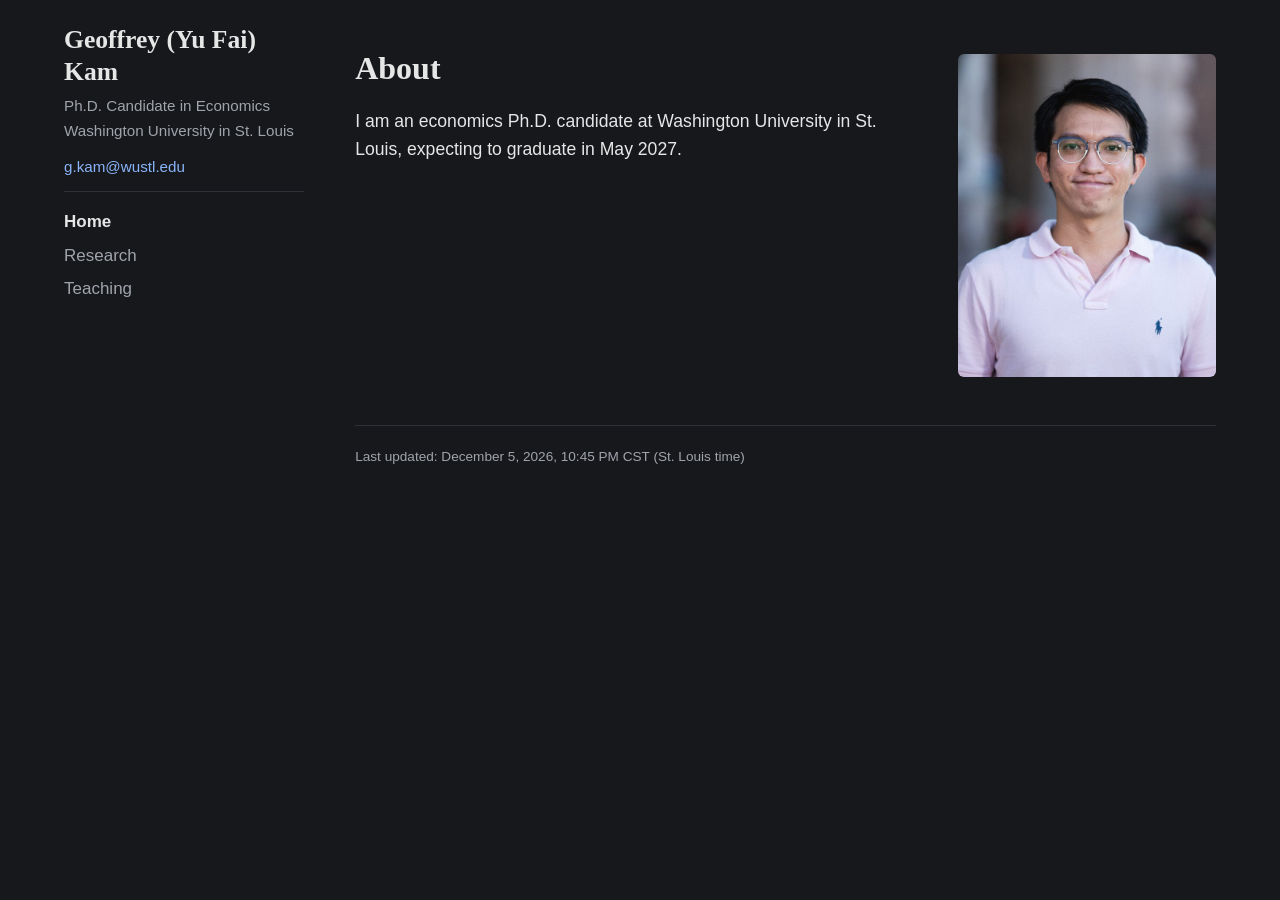
==== index.html @ a3ab0809 "Econ 4850 material" ====
<!doctype html>
<html lang="en">
<head>
  <meta charset="utf-8">
  <meta name="viewport" content="width=device-width, initial-scale=1">
  <meta name="color-scheme" content="dark">
  <title>Geoffrey Kam | Economics</title>
  <meta name="description" content="Geoffrey (Yu Fai) Kam, Ph.D. candidate in economics at Washington University in St. Louis.">
  <link rel="stylesheet" href="style.css?v=4">
  <script src="updated.js?v=3" defer></script>
</head>
<body>
  <div class="layout">
    <aside class="sidebar">
      <p class="site-name"><a href="index.html">Geoffrey (Yu Fai) Kam</a></p>
      <p class="role">Ph.D. Candidate in Economics<br>Washington University in St. Louis</p>
      <p class="contact"><a href="mailto:g.kam@wustl.edu">g.kam@wustl.edu</a></p>
      <ul class="links">
        <li hidden><a href="https://scholar.google.com/citations?user=[ID]">Google Scholar</a></li>
        <li hidden><a href="https://papers.ssrn.com/sol3/cf_dev/AbsByAuth.cfm?per_id=[ID]">SSRN</a></li>
        <li hidden><a href="https://www.linkedin.com/in/[handle]">LinkedIn</a></li>
        <li hidden><a href="https://github.com/GeoffKAM">GitHub</a></li>
      </ul>
      <nav>
        <ul>
          <li><a href="index.html" aria-current="page">Home</a></li>
          <li><a href="research.html">Research</a></li>
          <li><a href="teaching.html">Teaching</a></li>
          <li hidden><a href="files/cv.pdf">CV</a></li>
        </ul>
      </nav>
    </aside>

    <main>
    <div class="intro">
      <div>
        <h1>About</h1>
        <p class="jm-banner" hidden>On the 2026–2027 academic job market</p>
        <p class="lead">I am an economics Ph.D. candidate at Washington University in St. Louis, expecting to graduate in May 2027.</p>
        <p hidden><strong>Fields:</strong> [Field 1], [Field 2]</p>
      </div>
      <img class="portrait" src="images/photo.jpg" alt="Photo of Geoffrey Kam" width="640" height="800">
    </div>

    <section hidden>
      <h2>References</h2>
      <ul class="plain-list">
        <li>[Name], [Title], [Institution] — <a href="mailto:[email]">[email]</a></li>
        <li>[Name], [Title], [Institution] — <a href="mailto:[email]">[email]</a></li>
        <li>[Name], [Title], [Institution] — <a href="mailto:[email]">[email]</a></li>
      </ul>
    </section>
  </main>

  <footer class="site-footer">Last updated: <span id="updated">October 25, 2026, 7:23 PM CDT</span> (St. Louis time)</footer>
  </div>
</body>
</html>
---- style.css ----
/* Dark theme on every device, whatever the visitor's system setting */
:root {
  color-scheme: dark;
  --bg: #16181c;
  --text: #e6e6e6;
  --muted: #a0a4ab;
  --accent: #8ab4f8;
  --rule: #2e3238;
  --serif: "Charter", "Iowan Old Style", "Georgia", serif;
  --sans: -apple-system, BlinkMacSystemFont, "Segoe UI", "Helvetica Neue", Arial, sans-serif;
}

[hidden] { display: none !important; }

* { box-sizing: border-box; }

body {
  margin: 0;
  background: var(--bg);
  color: var(--text);
  font-family: var(--sans);
  font-size: 17px;
  line-height: 1.6;
}

a { color: var(--accent); text-decoration: none; }
a:hover { text-decoration: underline; }

/* Page layout: sidebar left, content right, full window width; stacks on narrow screens */
.layout {
  padding: 0 16px;
}

@media (min-width: 760px) {
  .layout {
    display: grid;
    grid-template-columns: clamp(12rem, 22vw, 15rem) minmax(0, 1fr);
    grid-template-areas:
      "side main"
      "side foot";
    column-gap: clamp(2rem, 4vw, 5rem);
    padding: 0 clamp(2rem, 5vw, 5rem);
  }
  .sidebar {
    grid-area: side;
    position: sticky;
    top: 0;
    align-self: start;
    padding: 3rem 0;
  }
  main { grid-area: main; }
  .site-footer { grid-area: foot; }
}

/* Sidebar */
.sidebar {
  padding: 1.5rem 0;
  border-bottom: 1px solid var(--rule);
}
@media (min-width: 760px) {
  .sidebar { border-bottom: 0; }
}
.site-name {
  font-family: var(--serif);
  font-size: 1.6rem;
  font-weight: 600;
  line-height: 1.25;
  margin: 0;
}
.site-name a { color: var(--text); }
.site-name a:hover { text-decoration: none; }
.role { color: var(--muted); margin: 0.4rem 0 0.75rem; font-size: 0.95rem; }
.contact { margin: 0 0 0.75rem; font-size: 0.95rem; overflow-wrap: anywhere; }

.links, nav ul {
  list-style: none;
  margin: 0;
  padding: 0;
}
.links { display: flex; flex-wrap: wrap; gap: 0.25rem 1rem; font-size: 0.95rem; margin-bottom: 0.75rem; }
.links:not(:has(li:not([hidden]))) { display: none; }

nav ul { display: flex; flex-wrap: wrap; gap: 0.5rem 1.25rem; }
nav a { color: var(--muted); }
nav a[aria-current="page"] { color: var(--text); font-weight: 600; }

@media (min-width: 760px) {
  nav { border-top: 1px solid var(--rule); padding-top: 1rem; margin-top: 0.5rem; }
  nav ul { flex-direction: column; gap: 0.4rem; }
}

/* Main content */
main { padding: 2rem 0 3rem; }
@media (min-width: 760px) {
  main { padding-top: 3rem; }
}
main > :first-child { margin-top: 0; }

h1, h2, h3 { font-family: var(--serif); font-weight: 600; line-height: 1.3; }
h1 { font-size: 2rem; margin: 0 0 0.25rem; }
h2 {
  font-size: 1.3rem;
  margin: 2.5rem 0 1rem;
  padding-bottom: 0.3rem;
  border-bottom: 1px solid var(--rule);
}
h3 { font-size: 1.1rem; margin: 0; }

.jm-banner {
  display: inline-block;
  margin: 0 0 1rem;
  padding: 0.2rem 0.6rem;
  border: 1px solid var(--accent);
  border-radius: 4px;
  color: var(--accent);
  font-size: 0.9rem;
}
.lead { font-size: 1.1rem; }

/* Home intro: About text left, photo panel right */
.intro { display: flex; align-items: flex-start; gap: 2.5rem; }
.intro > div { flex: 1; min-width: 0; }
.portrait {
  flex-shrink: 0;
  width: 34%;
  max-width: 28rem;
  height: auto;
  margin-top: 0.4rem;
  border-radius: 6px;
}
@media (min-width: 760px) {
  .portrait { width: 30%; }
}

/* Paper and item entries */
.paper { margin: 0 0 1.75rem; }
.paper p { margin: 0.25rem 0; }
.authors, .venue { color: var(--muted); }
.paper-links a + a::before {
  content: "·";
  color: var(--muted);
  margin: 0 0.5rem;
}
details summary {
  cursor: pointer;
  color: var(--accent);
  margin-top: 0.25rem;
}
details p { margin-top: 0.5rem; }

.plain-list { padding-left: 1.2rem; }
.plain-list li { margin-bottom: 0.4rem; }
.term { color: var(--muted); }

/* Course materials: numbered notebook lists */
.course h3 { margin: 2rem 0 0.5rem; }
.note { color: var(--muted); font-size: 0.95rem; }
code {
  font-family: ui-monospace, SFMono-Regular, Menlo, Consolas, monospace;
  font-size: 0.88em;
  padding: 0.1em 0.35em;
  border-radius: 4px;
  background: var(--rule);
  -webkit-box-decoration-break: clone;
  box-decoration-break: clone;
}
.materials {
  list-style: none;
  margin: 0;
  padding: 0;
  border-top: 1px solid var(--rule);
}
.materials li {
  display: grid;
  grid-template-columns: 2.5rem minmax(0, 1fr);
  column-gap: 0.75rem;
  padding: 0.5rem 0;
  border-bottom: 1px solid var(--rule);
}
.materials .num {
  color: var(--muted);
  font-family: var(--serif);
  font-variant-numeric: tabular-nums;
}
.materials .tag {
  grid-column: 2;
  color: var(--muted);
  font-size: 0.85rem;
}
.materials .companion > a { padding-left: 1rem; }
.materials .companion .tag { padding-left: 1rem; }
@media (min-width: 760px) {
  .materials li { grid-template-columns: 2.5rem minmax(0, 1fr) auto; align-items: baseline; }
  .materials .tag { grid-column: 3; text-align: right; }
}

.site-footer {
  border-top: 1px solid var(--rule);
  padding: 1.25rem 0 2rem;
  color: var(--muted);
  font-size: 0.85rem;
}
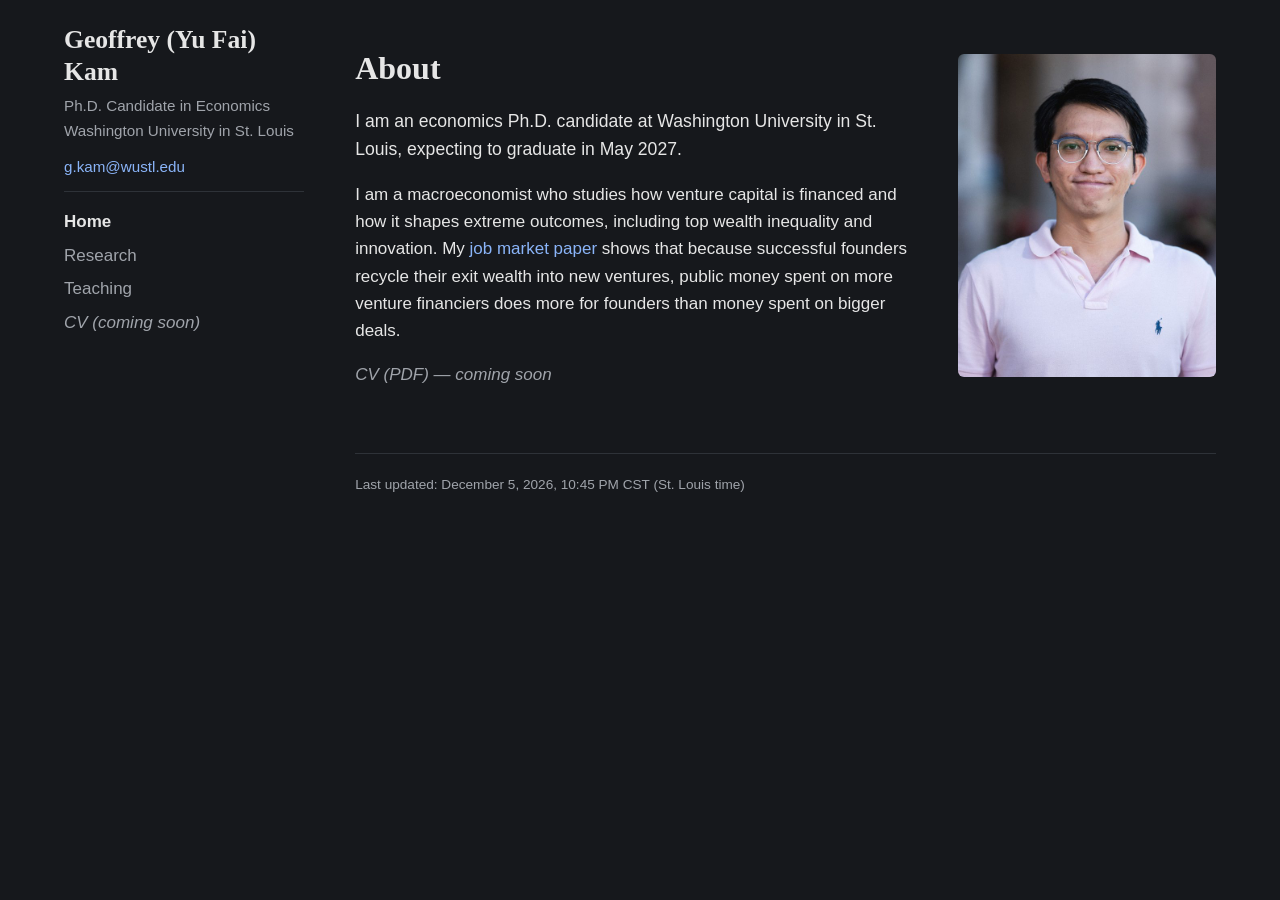
==== commit ac5b7472: "add teaching statement, description, paper title and some abstract, add link space too" ====
--- a/index.html
+++ b/index.html
@@ -6,7 +6,7 @@
   <meta name="color-scheme" content="dark">
   <title>Geoffrey Kam | Economics</title>
   <meta name="description" content="Geoffrey (Yu Fai) Kam, Ph.D. candidate in economics at Washington University in St. Louis.">
-  <link rel="stylesheet" href="style.css?v=4">
+  <link rel="stylesheet" href="style.css?v=6">
   <script src="updated.js?v=3" defer></script>
 </head>
 <body>
@@ -27,6 +27,7 @@
           <li><a href="research.html">Research</a></li>
           <li><a href="teaching.html">Teaching</a></li>
           <li hidden><a href="files/cv.pdf">CV</a></li>
+          <li class="soon">CV (coming soon)</li>
         </ul>
       </nav>
     </aside>
@@ -37,6 +38,9 @@
         <h1>About</h1>
         <p class="jm-banner" hidden>On the 2026–2027 academic job market</p>
         <p class="lead">I am an economics Ph.D. candidate at Washington University in St. Louis, expecting to graduate in May 2027.</p>
+        <p>I am a macroeconomist who studies how venture capital is financed and how it shapes extreme outcomes, including top wealth inequality and innovation. My <a href="research.html#jmp">job market paper</a> shows that because successful founders recycle their exit wealth into new ventures, public money spent on more venture financiers does more for founders than money spent on bigger deals.</p>
+        <p hidden><a href="files/cv.pdf">CV (PDF)</a></p>
+        <p class="soon">CV (PDF) — coming soon</p>
         <p hidden><strong>Fields:</strong> [Field 1], [Field 2]</p>
       </div>
       <img class="portrait" src="images/photo.jpg" alt="Photo of Geoffrey Kam" width="640" height="800">
--- a/style.css
+++ b/style.css
@@ -152,7 +152,28 @@
 .plain-list li { margin-bottom: 0.4rem; }
 .term { color: var(--muted); }
 
-/* Course materials: numbered notebook lists */
+/* Placeholder for a file not yet posted ("coming soon") */
+.soon { color: var(--muted); font-style: italic; }
+
+/* Course materials: collapsible section with numbered notebook lists */
+.course > summary { list-style: none; color: inherit; margin: 0; }
+.course > summary::-webkit-details-marker { display: none; }
+.course > summary h2 { display: flex; flex-wrap: wrap; align-items: center; gap: 0.5rem 1rem; }
+.course > summary h2::after {
+  content: "Click to expand ▸";
+  flex-shrink: 0;
+  padding: 0.2rem 0.75rem;
+  border: 1px solid var(--accent);
+  border-radius: 999px;
+  color: var(--accent);
+  font-family: var(--sans);
+  font-size: 0.85rem;
+  font-weight: 500;
+  white-space: nowrap;
+}
+.course[open] > summary h2::after { content: "Click to collapse ▾"; }
+.course > summary:hover h2::after { background: var(--rule); }
+.course > summary:focus-visible { outline: 2px solid var(--accent); outline-offset: 4px; }
 .course h3 { margin: 2rem 0 0.5rem; }
 .note { color: var(--muted); font-size: 0.95rem; }
 code {
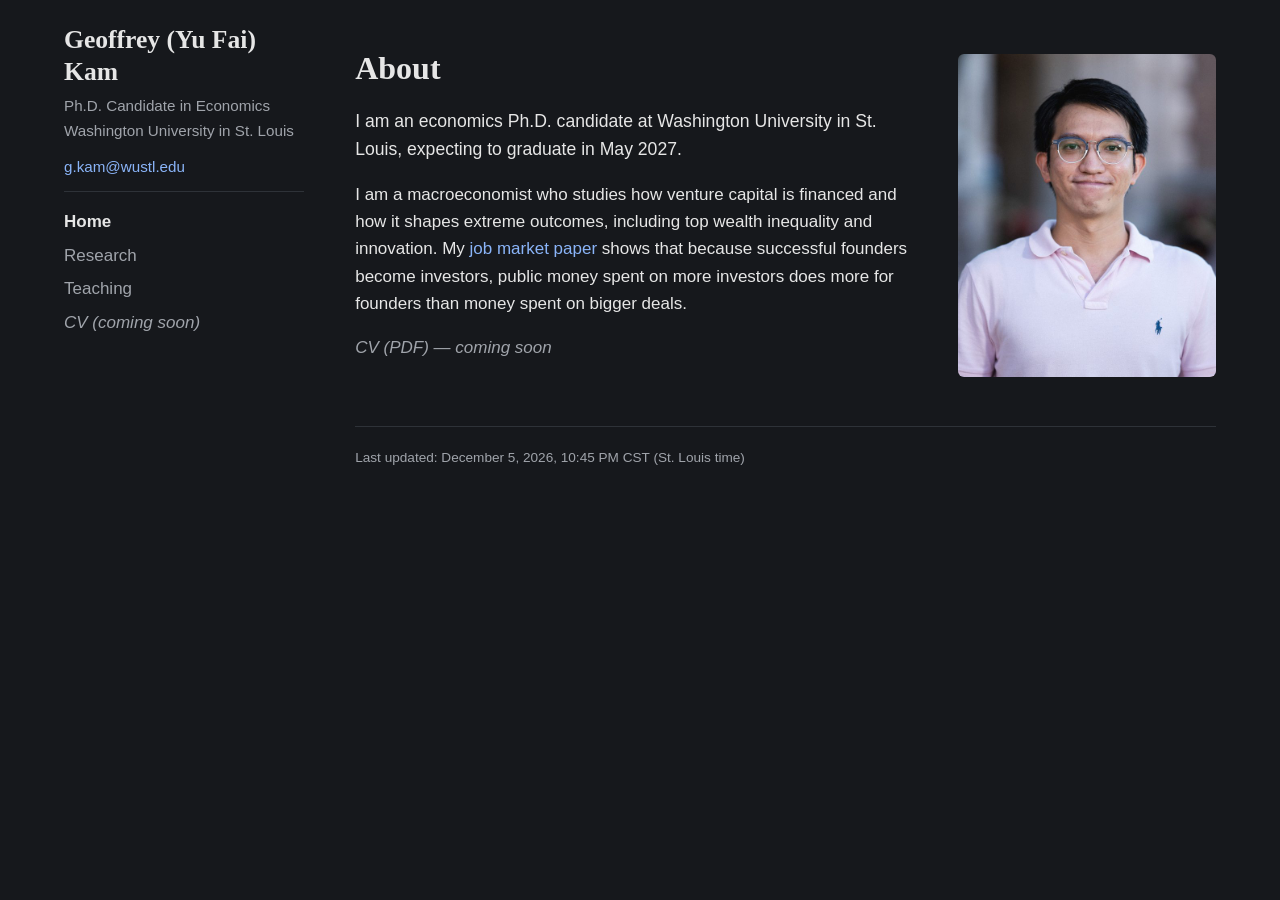
==== commit d35f4c8a: "new title abstract for jmp" ====
--- a/index.html
+++ b/index.html
@@ -38,7 +38,7 @@
         <h1>About</h1>
         <p class="jm-banner" hidden>On the 2026–2027 academic job market</p>
         <p class="lead">I am an economics Ph.D. candidate at Washington University in St. Louis, expecting to graduate in May 2027.</p>
-        <p>I am a macroeconomist who studies how venture capital is financed and how it shapes extreme outcomes, including top wealth inequality and innovation. My <a href="research.html#jmp">job market paper</a> shows that because successful founders recycle their exit wealth into new ventures, public money spent on more venture financiers does more for founders than money spent on bigger deals.</p>
+        <p>I am a macroeconomist who studies how venture capital is financed and how it shapes extreme outcomes, including top wealth inequality and innovation. My <a href="research.html#jmp">job market paper</a> shows that because successful founders become investors, public money spent on more investors does more for founders than money spent on bigger deals.</p>
         <p hidden><a href="files/cv.pdf">CV (PDF)</a></p>
         <p class="soon">CV (PDF) — coming soon</p>
         <p hidden><strong>Fields:</strong> [Field 1], [Field 2]</p>
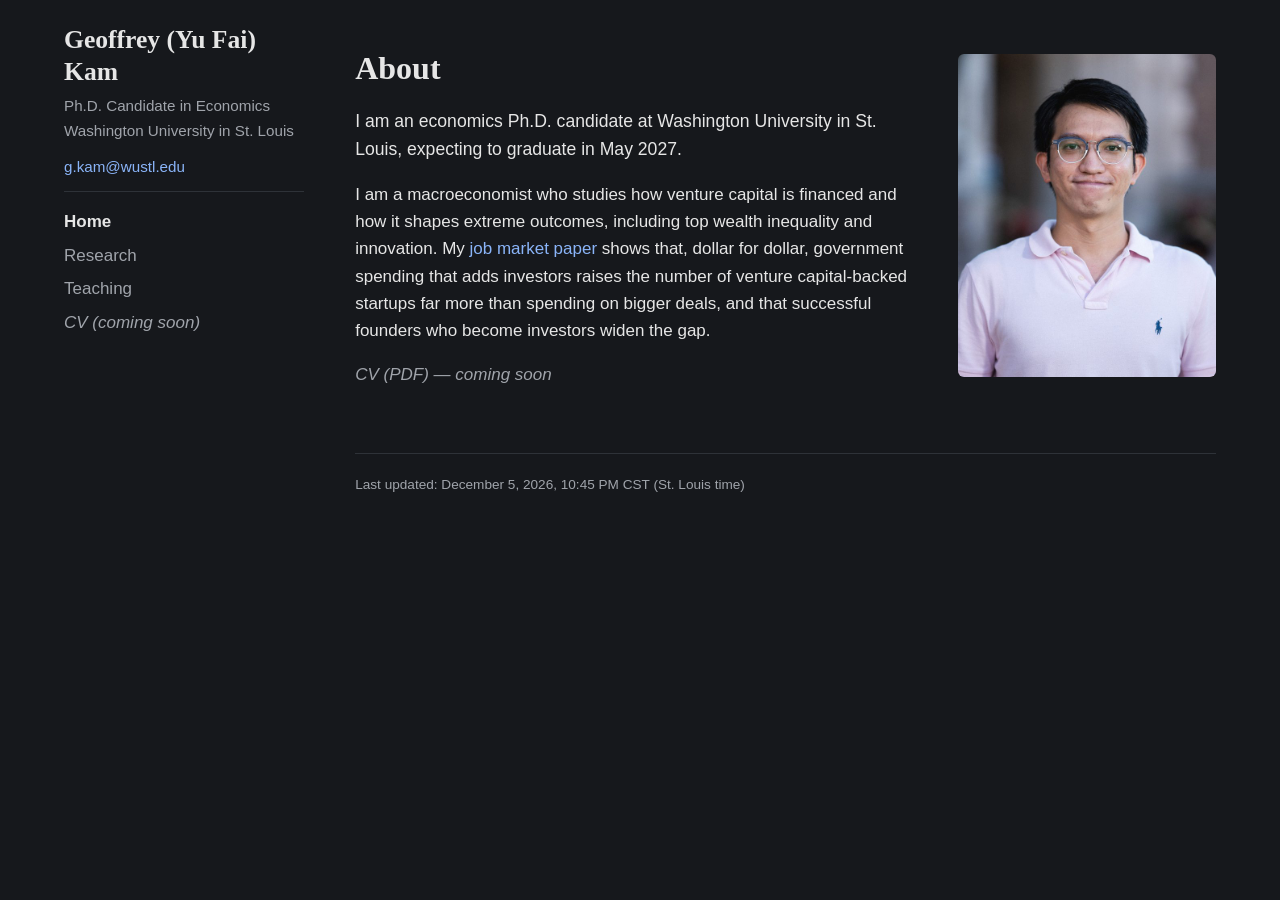
==== commit fdd4375d: "Home: new one-sentence JMP summary in About Co-Authored-By: Claude Opus 5.5 <noreply@anthropic.com>" ====
--- a/index.html
+++ b/index.html
@@ -38,7 +38,7 @@
         <h1>About</h1>
         <p class="jm-banner" hidden>On the 2026–2027 academic job market</p>
         <p class="lead">I am an economics Ph.D. candidate at Washington University in St. Louis, expecting to graduate in May 2027.</p>
-        <p>I am a macroeconomist who studies how venture capital is financed and how it shapes extreme outcomes, including top wealth inequality and innovation. My <a href="research.html#jmp">job market paper</a> shows that because successful founders become investors, public money spent on more investors does more for founders than money spent on bigger deals.</p>
+        <p>I am a macroeconomist who studies how venture capital is financed and how it shapes extreme outcomes, including top wealth inequality and innovation. My <a href="research.html#jmp">job market paper</a> shows that, dollar for dollar, government spending that adds investors raises the number of venture capital-backed startups far more than spending on bigger deals, and that successful founders who become investors widen the gap.</p>
         <p hidden><a href="files/cv.pdf">CV (PDF)</a></p>
         <p class="soon">CV (PDF) — coming soon</p>
         <p hidden><strong>Fields:</strong> [Field 1], [Field 2]</p>
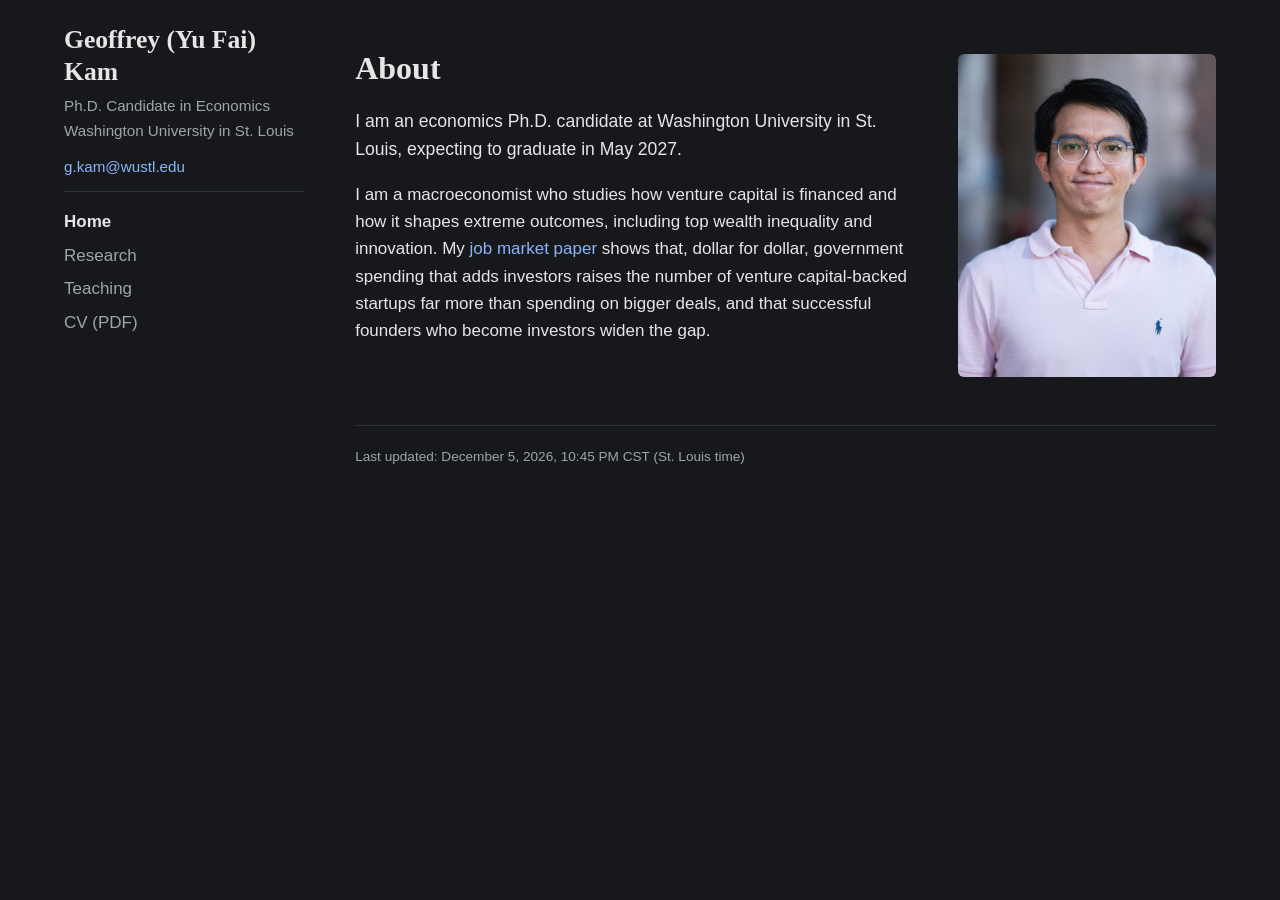
==== commit 973c4f22: "JMP final title and new PDF; add CV and "CV (PDF)" sidebar links Co-Authored-By: Claude Opus 5.5 <no" ====
--- a/index.html
+++ b/index.html
@@ -26,8 +26,7 @@
           <li><a href="index.html" aria-current="page">Home</a></li>
           <li><a href="research.html">Research</a></li>
           <li><a href="teaching.html">Teaching</a></li>
-          <li hidden><a href="files/cv.pdf">CV</a></li>
-          <li class="soon">CV (coming soon)</li>
+          <li><a href="files/cv.pdf">CV (PDF)</a></li>
         </ul>
       </nav>
     </aside>
@@ -39,8 +38,6 @@
         <p class="jm-banner" hidden>On the 2026–2027 academic job market</p>
         <p class="lead">I am an economics Ph.D. candidate at Washington University in St. Louis, expecting to graduate in May 2027.</p>
         <p>I am a macroeconomist who studies how venture capital is financed and how it shapes extreme outcomes, including top wealth inequality and innovation. My <a href="research.html#jmp">job market paper</a> shows that, dollar for dollar, government spending that adds investors raises the number of venture capital-backed startups far more than spending on bigger deals, and that successful founders who become investors widen the gap.</p>
-        <p hidden><a href="files/cv.pdf">CV (PDF)</a></p>
-        <p class="soon">CV (PDF) — coming soon</p>
         <p hidden><strong>Fields:</strong> [Field 1], [Field 2]</p>
       </div>
       <img class="portrait" src="images/photo.jpg" alt="Photo of Geoffrey Kam" width="640" height="800">
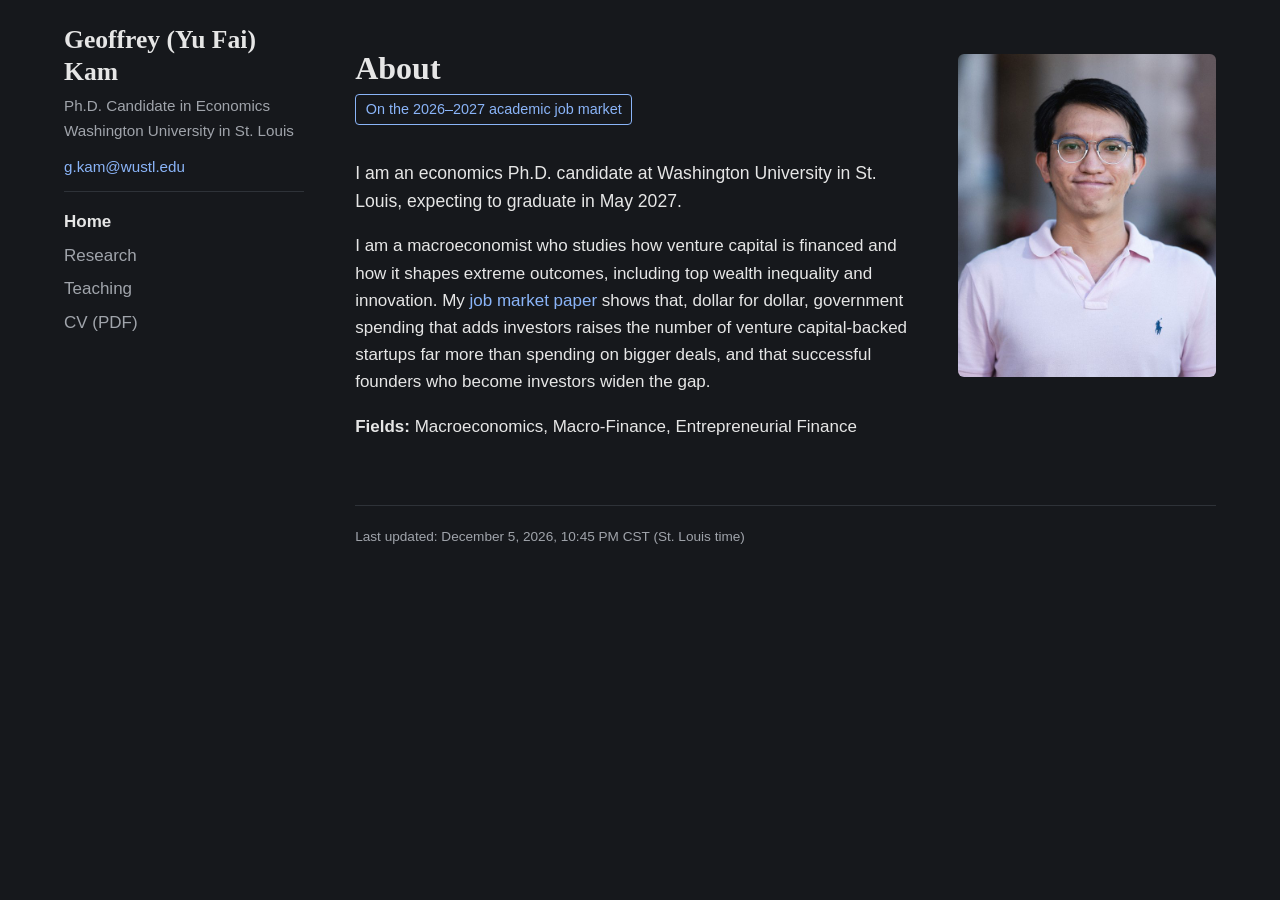
==== commit d31c1386: "Home: show job-market banner and fields line Co-Authored-By: Claude Opus 5.5 <noreply@anthropic.com>" ====
--- a/index.html
+++ b/index.html
@@ -35,10 +35,10 @@
     <div class="intro">
       <div>
         <h1>About</h1>
-        <p class="jm-banner" hidden>On the 2026–2027 academic job market</p>
+        <p class="jm-banner">On the 2026–2027 academic job market</p>
         <p class="lead">I am an economics Ph.D. candidate at Washington University in St. Louis, expecting to graduate in May 2027.</p>
         <p>I am a macroeconomist who studies how venture capital is financed and how it shapes extreme outcomes, including top wealth inequality and innovation. My <a href="research.html#jmp">job market paper</a> shows that, dollar for dollar, government spending that adds investors raises the number of venture capital-backed startups far more than spending on bigger deals, and that successful founders who become investors widen the gap.</p>
-        <p hidden><strong>Fields:</strong> [Field 1], [Field 2]</p>
+        <p><strong>Fields:</strong> Macroeconomics, Macro-Finance, Entrepreneurial Finance</p>
       </div>
       <img class="portrait" src="images/photo.jpg" alt="Photo of Geoffrey Kam" width="640" height="800">
     </div>
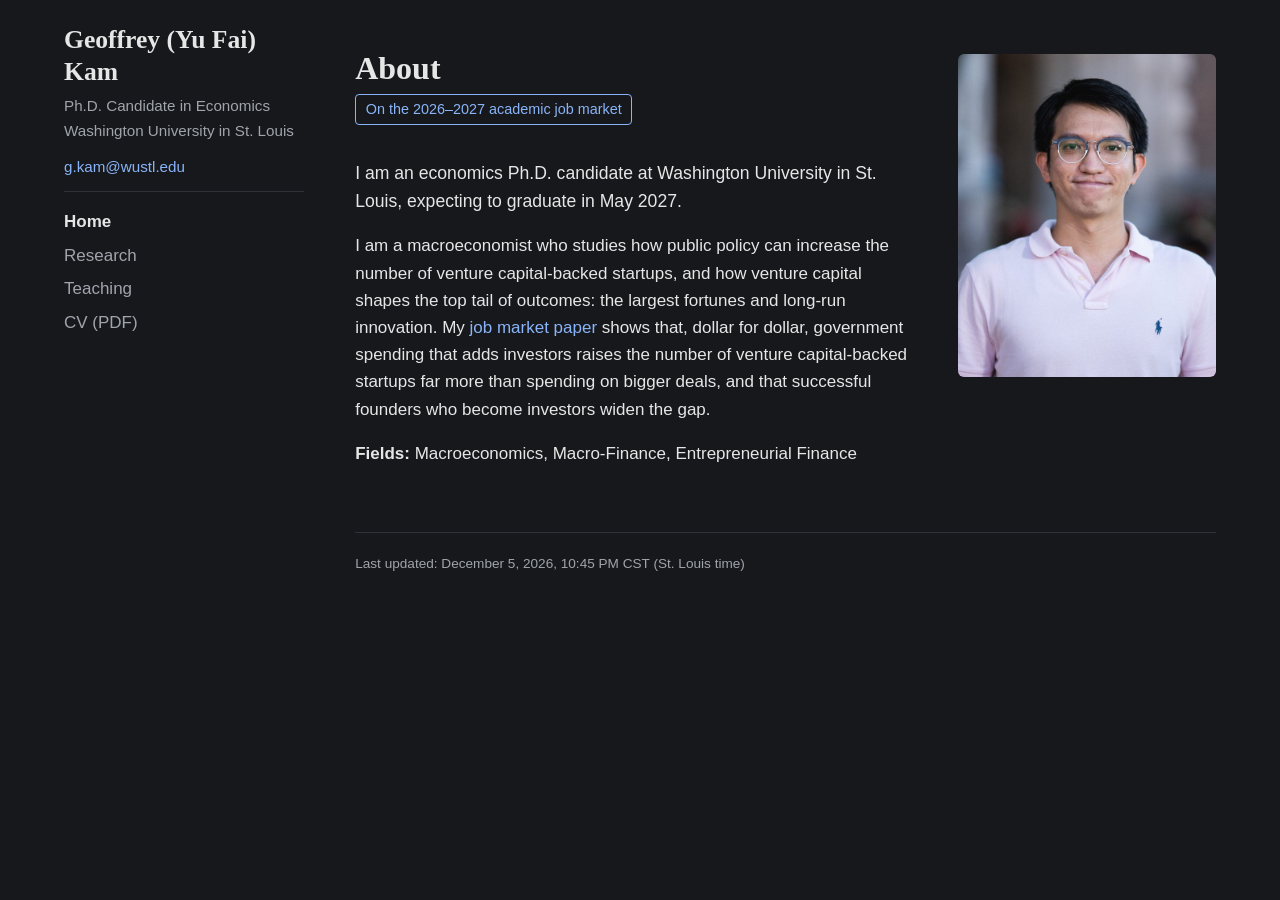
==== commit 441e08bd: "Home: new research-focus sentence in About Co-Authored-By: Claude Opus 5.5 <noreply@anthropic.com>" ====
--- a/index.html
+++ b/index.html
@@ -37,7 +37,7 @@
         <h1>About</h1>
         <p class="jm-banner">On the 2026–2027 academic job market</p>
         <p class="lead">I am an economics Ph.D. candidate at Washington University in St. Louis, expecting to graduate in May 2027.</p>
-        <p>I am a macroeconomist who studies how venture capital is financed and how it shapes extreme outcomes, including top wealth inequality and innovation. My <a href="research.html#jmp">job market paper</a> shows that, dollar for dollar, government spending that adds investors raises the number of venture capital-backed startups far more than spending on bigger deals, and that successful founders who become investors widen the gap.</p>
+        <p>I am a macroeconomist who studies how public policy can increase the number of venture capital-backed startups, and how venture capital shapes the top tail of outcomes: the largest fortunes and long-run innovation. My <a href="research.html#jmp">job market paper</a> shows that, dollar for dollar, government spending that adds investors raises the number of venture capital-backed startups far more than spending on bigger deals, and that successful founders who become investors widen the gap.</p>
         <p><strong>Fields:</strong> Macroeconomics, Macro-Finance, Entrepreneurial Finance</p>
       </div>
       <img class="portrait" src="images/photo.jpg" alt="Photo of Geoffrey Kam" width="640" height="800">
